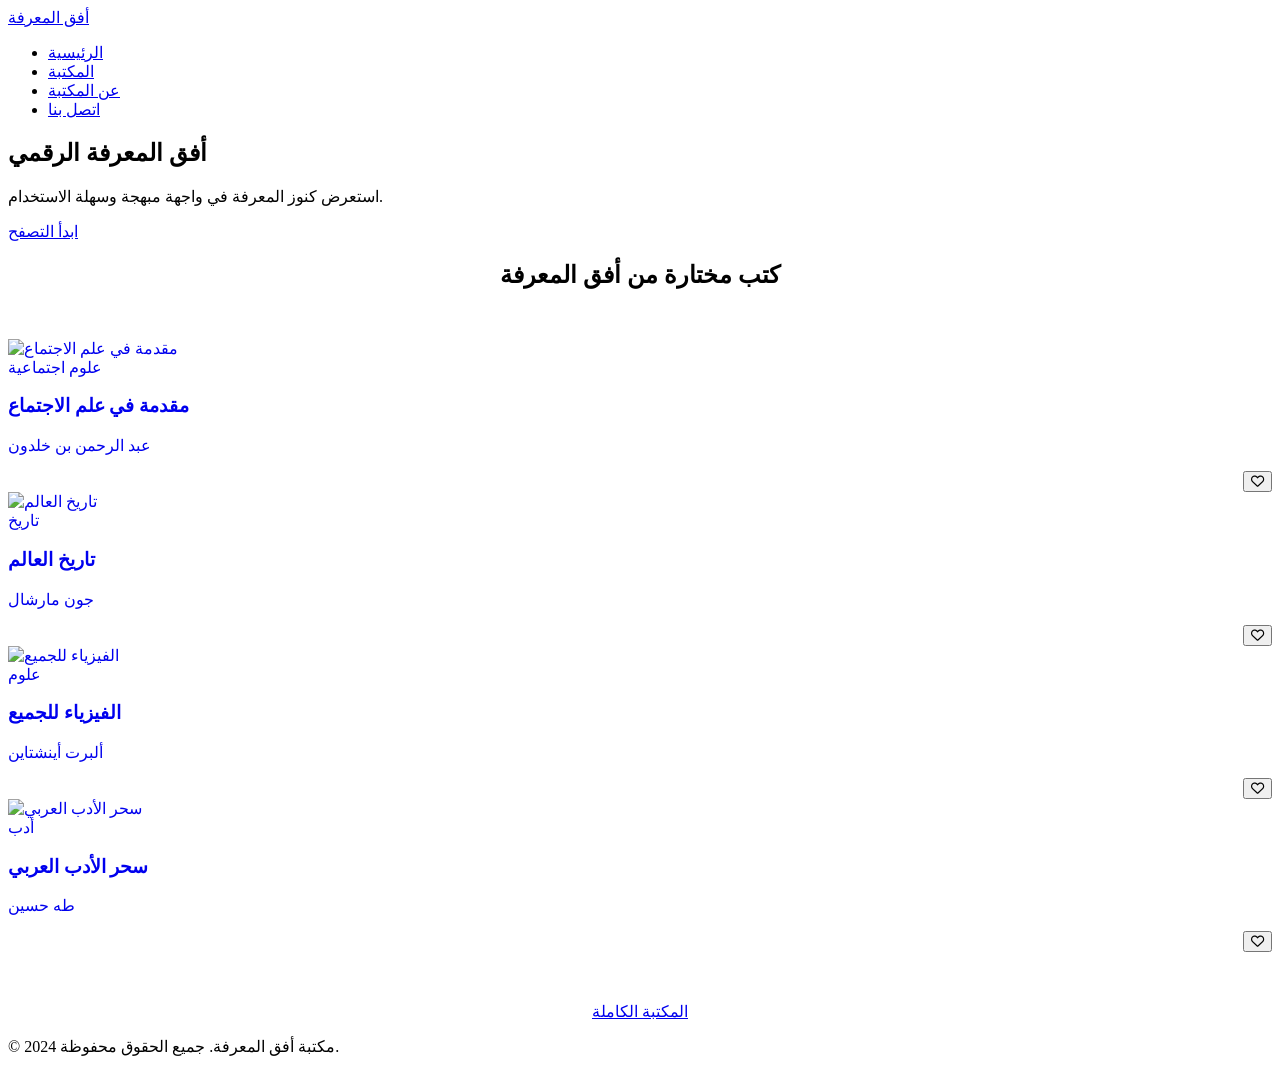
==== index.html @ 3aafe311 "Add files via upload" ====
<!DOCTYPE html>
<html lang="ar">
<head>
    <meta charset="UTF-8">
    <meta name="viewport" content="width=device-width, initial-scale=1.0">
    <title>أفق المعرفة | Knowledge Horizon</title>
    <link rel="stylesheet" href="css/style.css">
    <link rel="stylesheet" href="https://cdnjs.cloudflare.com/ajax/libs/font-awesome/6.0.0/css/all.min.css">
</head>
<body class="rtl">

    <!-- Header -->
    <header>
        <div class="container nav-container">
            <nav>
                <a href="index.html" class="brand">أفق المعرفة</a>
                <ul class="nav-links">
                    <li><a href="index.html">الرئيسية</a></li>
                    <li><a href="books.html">المكتبة</a></li>
                    <li><a href="about.html">عن المكتبة</a></li>
                    <li><a href="contact.html">اتصل بنا</a></li>
                </ul>
            </nav>
        </div>
    </header>

    <!-- Hero Section -->
    <section class="hero">
        <div class="container hero-content">
            <h1 class="reveal">أفق المعرفة الرقمي</h1>
            <p class="reveal" style="animation-delay: 0.2s">استعرض كنوز المعرفة في واجهة مبهجة وسهلة الاستخدام.</p>
            <a href="books.html" class="btn-cta reveal" style="animation-delay: 0.4s">ابدأ التصفح</a>
        </div>
    </section>

    <!-- Featured Books -->
    <section class="featured">
        <div class="container">
            <h2 style="text-align: center; margin-bottom: 50px;">كتب مختارة من أفق المعرفة</h2>
            <div id="featured-grid" class="book-grid">
                <!-- Book 1 -->
                <a href="details.html" class="book-card reveal" style="animation-delay: 0s; text-decoration: none; display: block;">
                    <img src="https://images.unsplash.com/photo-1544947950-fa07a98d237f?q=80&w=300&auto=format&fit=crop" alt="مقدمة في علم الاجتماع" class="book-img">
                    <div class="book-info">
                        <span class="book-category">علوم اجتماعية</span>
                        <h3 class="book-title">مقدمة في علم الاجتماع</h3>
                        <p class="book-author">عبد الرحمن بن خلدون</p>
                        <div class="book-actions" style="margin-top: 15px; display: flex; justify-content: flex-end;">
                            <button class="btn-fav">
                                <i class="far fa-heart"></i>
                            </button>
                        </div>
                    </div>
                </a>
                <!-- Book 2 -->
                <a href="details.html" class="book-card reveal" style="animation-delay: 0.1s; text-decoration: none; display: block;">
                    <img src="https://images.unsplash.com/photo-1512820790803-83ca734da794?q=80&w=300&auto=format&fit=crop" alt="تاريخ العالم" class="book-img">
                    <div class="book-info">
                        <span class="book-category">تاريخ</span>
                        <h3 class="book-title">تاريخ العالم</h3>
                        <p class="book-author">جون مارشال</p>
                        <div class="book-actions" style="margin-top: 15px; display: flex; justify-content: flex-end;">
                            <button class="btn-fav">
                                <i class="far fa-heart"></i>
                            </button>
                        </div>
                    </div>
                </a>
                <!-- Book 3 -->
                <a href="details.html" class="book-card reveal" style="animation-delay: 0.2s; text-decoration: none; display: block;">
                    <img src="https://images.unsplash.com/photo-1532012197267-da84d127e765?q=80&w=300&auto=format&fit=crop" alt="الفيزياء للجميع" class="book-img">
                    <div class="book-info">
                        <span class="book-category">علوم</span>
                        <h3 class="book-title">الفيزياء للجميع</h3>
                        <p class="book-author">ألبرت أينشتاين</p>
                        <div class="book-actions" style="margin-top: 15px; display: flex; justify-content: flex-end;">
                            <button class="btn-fav">
                                <i class="far fa-heart"></i>
                            </button>
                        </div>
                    </div>
                </a>
                <!-- Book 4 -->
                <a href="details.html" class="book-card reveal" style="animation-delay: 0.3s; text-decoration: none; display: block;">
                    <img src="https://images.unsplash.com/photo-1495446815901-a7297e633e8d?q=80&w=300&auto=format&fit=crop" alt="سحر الأدب العربي" class="book-img">
                    <div class="book-info">
                        <span class="book-category">أدب</span>
                        <h3 class="book-title">سحر الأدب العربي</h3>
                        <p class="book-author">طه حسين</p>
                        <div class="book-actions" style="margin-top: 15px; display: flex; justify-content: flex-end;">
                            <button class="btn-fav">
                                <i class="far fa-heart"></i>
                            </button>
                        </div>
                    </div>
                </a>
            </div>
            <div style="text-align: center; margin-top: 50px;">
                <a href="books.html" class="btn-cta">المكتبة الكاملة</a>
            </div>
        </div>
    </section>

    <!-- Footer -->
    <footer>
        <div class="container">
            <p>© 2024 مكتبة أفق المعرفة. جميع الحقوق محفوظة.</p>
        </div>
    </footer>
</body>
</html>
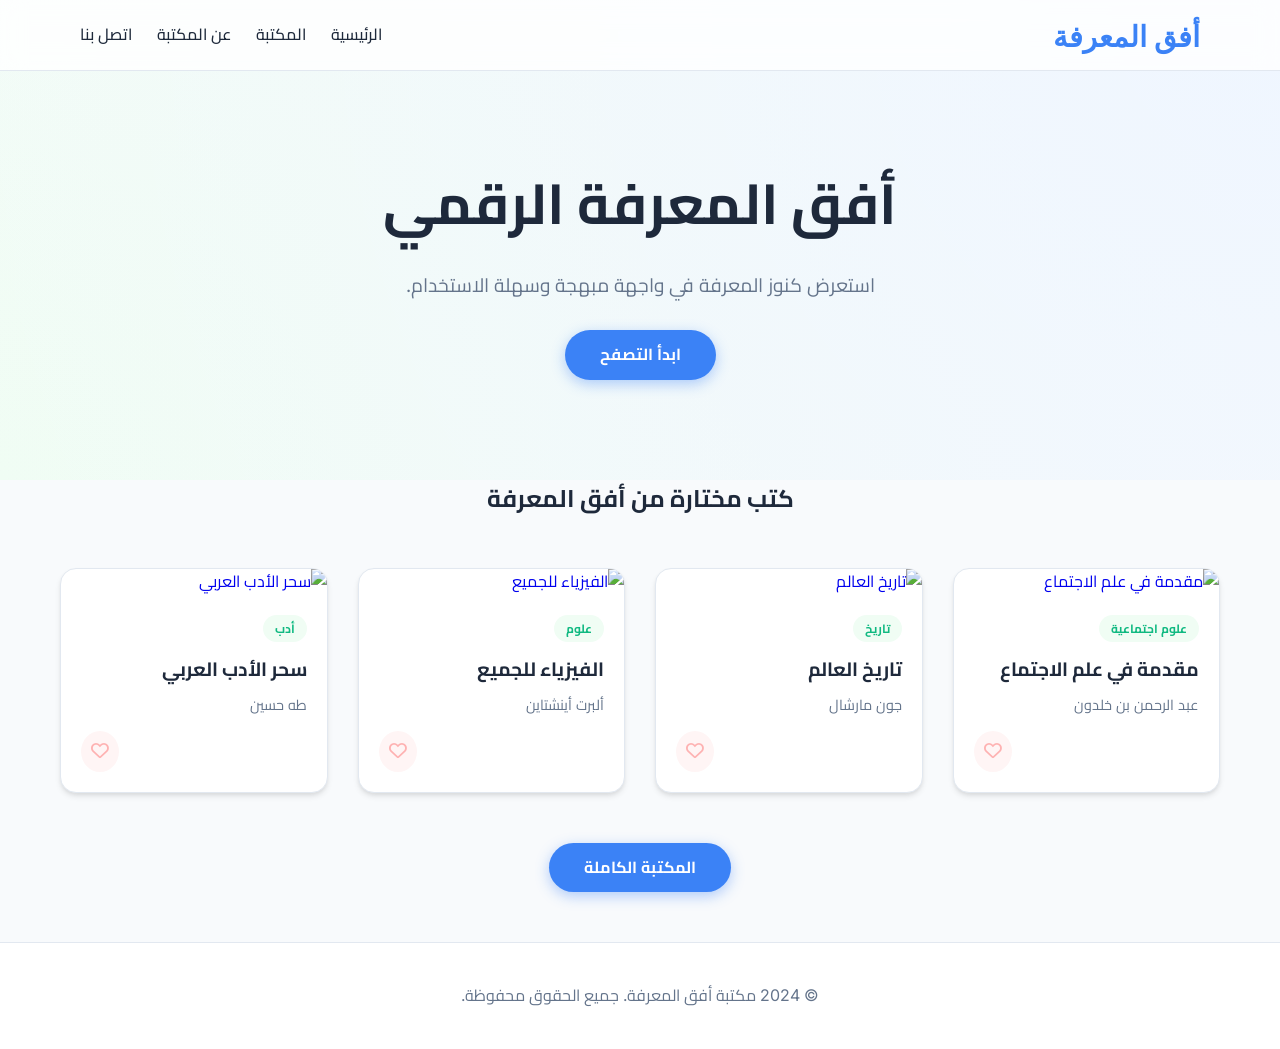
==== commit 816e2d50: "Add files via upload" ====
--- a/index.html
+++ b/index.html
@@ -4,7 +4,7 @@
     <meta charset="UTF-8">
     <meta name="viewport" content="width=device-width, initial-scale=1.0">
     <title>أفق المعرفة | Knowledge Horizon</title>
-    <link rel="stylesheet" href="css/style.css">
+    <link rel="stylesheet" href="style.css">
     <link rel="stylesheet" href="https://cdnjs.cloudflare.com/ajax/libs/font-awesome/6.0.0/css/all.min.css">
 </head>
 <body class="rtl">
--- a/style.css
+++ b/style.css
@@ -0,0 +1,342 @@
+@import url('https://fonts.googleapis.com/css2?family=Cairo:wght@300;400;700&family=Inter:wght@300;400;700&family=Playfair+Display:wght@700&display=swap');
+
+:root {
+    --bg-color: #f8fafc;
+    --surface-color: #ffffff;
+    --accent-color: #3b82f6; /* Cheerful Blue */
+    --secondary-color: #10b981; /* Cheerful Green */
+    --text-primary: #1e293b;
+    --text-secondary: #64748b;
+    --border-color: #e2e8f0;
+    --transition: all 0.3s cubic-bezier(0.4, 0, 0.2, 1);
+    --shadow: 0 4px 6px -1px rgba(0, 0, 0, 0.1), 0 2px 4px -1px rgba(0, 0, 0, 0.06);
+    --shadow-hover: 0 20px 25px -5px rgba(0, 0, 0, 0.1), 0 10px 10px -5px rgba(0, 0, 0, 0.04);
+}
+
+* {
+    margin: 0;
+    padding: 0;
+    box-sizing: border-box;
+}
+
+body {
+    background-color: var(--bg-color);
+    color: var(--text-primary);
+    font-family: 'Inter', 'Cairo', sans-serif;
+    line-height: 1.6;
+    overflow-x: hidden;
+}
+
+body.rtl {
+    direction: rtl;
+}
+
+/* Header */
+header {
+    position: fixed;
+    top: 0;
+    width: 100%;
+    background: rgba(255, 255, 255, 0.8);
+    backdrop-filter: blur(12px);
+    z-index: 1000;
+    border-bottom: 1px solid var(--border-color);
+}
+
+nav {
+    display: flex;
+    justify-content: space-between;
+    align-items: center;
+    height: 70px;
+    max-width: 1200px;
+    margin: 0 auto;
+    padding: 0 20px;
+}
+
+.brand {
+    font-family: 'Playfair Display', serif;
+    font-size: 1.8rem;
+    font-weight: 700;
+    color: var(--accent-color);
+    text-decoration: none;
+}
+
+.nav-links {
+    list-style: none;
+    display: flex;
+    gap: 25px;
+}
+
+.nav-links a {
+    text-decoration: none;
+    color: var(--text-primary);
+    font-weight: 500;
+    transition: var(--transition);
+}
+
+.nav-links a:hover {
+    color: var(--accent-color);
+}
+
+.btn-lang {
+    background: #eff6ff;
+    border: 1px solid var(--accent-color);
+    color: var(--accent-color);
+    padding: 6px 15px;
+    border-radius: 20px;
+    cursor: pointer;
+    font-weight: 600;
+    transition: var(--transition);
+}
+
+.btn-lang:hover {
+    background: var(--accent-color);
+    color: white;
+}
+
+/* Hero */
+.hero {
+    padding: 160px 0 100px;
+    text-align: center;
+    background: radial-gradient(circle at top right, #eff6ff, transparent), radial-gradient(circle at bottom left, #f0fdf4, transparent);
+}
+
+.hero h1 {
+    font-size: 3.5rem;
+    margin-bottom: 20px;
+    color: var(--text-primary);
+}
+
+.hero p {
+    font-size: 1.2rem;
+    color: var(--text-secondary);
+    max-width: 600px;
+    margin: 0 auto 30px;
+}
+
+/* Buttons */
+.btn-cta {
+    display: inline-block;
+    padding: 12px 35px;
+    background: var(--accent-color);
+    color: white;
+    text-decoration: none;
+    font-weight: 700;
+    border-radius: 30px;
+    box-shadow: 0 4px 14px 0 rgba(59, 130, 246, 0.39);
+    transition: var(--transition);
+}
+
+.btn-cta:hover {
+    transform: translateY(-2px);
+    box-shadow: 0 6px 20px rgba(59, 130, 246, 0.23);
+}
+
+/* Book Grid & Cards */
+.container {
+    max-width: 1200px;
+    margin: 0 auto;
+    padding: 0 20px;
+}
+
+.book-grid {
+    display: grid;
+    grid-template-columns: repeat(auto-fill, minmax(260px, 1fr));
+    gap: 30px;
+}
+
+.book-card {
+    background: var(--surface-color);
+    border-radius: 16px;
+    overflow: hidden;
+    transition: var(--transition);
+    border: 1px solid var(--border-color);
+    box-shadow: var(--shadow);
+    cursor: pointer;
+}
+
+.book-card:hover {
+    transform: translateY(-8px);
+    box-shadow: var(--shadow-hover);
+}
+
+.book-img {
+    height: 320px;
+    width: 100%;
+    object-fit: cover;
+}
+
+.book-info {
+    padding: 20px;
+}
+
+.book-category {
+    font-size: 0.75rem;
+    color: var(--secondary-color);
+    background: #f0fdf4;
+    padding: 4px 12px;
+    border-radius: 20px;
+    display: inline-block;
+    margin-bottom: 12px;
+    font-weight: 700;
+}
+
+.book-title {
+    font-size: 1.2rem;
+    margin-bottom: 8px;
+    color: var(--text-primary);
+}
+
+.book-author {
+    color: var(--text-secondary);
+    font-size: 0.9rem;
+}
+
+/* Favorites Heart Icon */
+.btn-fav {
+    background: #fff5f5;
+    border: none;
+    color: #feb2b2;
+    padding: 10px;
+    border-radius: 50%;
+    cursor: pointer;
+    transition: var(--transition);
+    font-size: 1.1rem;
+}
+
+.btn-fav.active {
+    background: #fff5f5;
+    color: #f87171;
+}
+
+/* Search Bar */
+.search-container {
+    margin-bottom: 40px;
+}
+
+.search-input {
+    width: 100%;
+    max-width: 500px;
+    padding: 14px 25px;
+    background: white;
+    border: 1px solid var(--border-color);
+    border-radius: 50px;
+    font-size: 1rem;
+    outline: none;
+    box-shadow: var(--shadow);
+}
+
+}
+
+/* Category Filters */
+.filters {
+    display: flex;
+    justify-content: center;
+    gap: 20px;
+    margin-bottom: 40px;
+    flex-wrap: wrap;
+}
+
+.filter-btn {
+    background: white;
+    border: 2px solid var(--border-color);
+    color: var(--text-primary);
+    padding: 12px 30px;
+    border-radius: 50px;
+    cursor: pointer;
+    font-weight: 700;
+    font-size: 1.1rem;
+    transition: var(--transition);
+    box-shadow: var(--shadow);
+}
+
+.filter-btn.active, .filter-btn:hover {
+    background: var(--accent-color);
+    color: white;
+    border-color: var(--accent-color);
+    transform: scale(1.05);
+    box-shadow: 0 10px 15px rgba(59, 130, 246, 0.2);
+}
+
+/* Book Details Page Specific */
+.details-container {
+    display: grid;
+    grid-template-columns: 1fr 2fr;
+    gap: 50px;
+    margin-top: 50px;
+}
+
+.details-img {
+    width: 100%;
+    border-radius: 20px;
+    box-shadow: var(--shadow-hover);
+}
+
+.details-content h1 {
+    font-size: 2.5rem;
+    margin-bottom: 10px;
+}
+
+.details-meta {
+    display: flex;
+    gap: 20px;
+    margin-bottom: 30px;
+}
+
+.details-section {
+    margin-bottom: 40px;
+}
+
+.details-section h3 {
+    color: var(--accent-color);
+    margin-bottom: 15px;
+}
+
+.btn-group {
+    display: flex;
+    gap: 15px;
+}
+
+.btn-download {
+    background: var(--secondary-color);
+    color: white;
+    padding: 12px 30px;
+    border-radius: 30px;
+    text-decoration: none;
+    font-weight: bold;
+    display: inline-flex;
+    align-items: center;
+    gap: 10px;
+}
+
+/* Toast */
+.toast {
+    position: fixed;
+    bottom: 30px;
+    left: 50%;
+    transform: translateX(-50%);
+    background: var(--text-primary);
+    color: white;
+    padding: 12px 30px;
+    border-radius: 50px;
+    z-index: 2000;
+}
+
+/* Footer */
+footer {
+    padding: 40px 0;
+    text-align: center;
+    border-top: 1px solid var(--border-color);
+    color: var(--text-secondary);
+    background: white;
+    margin-top: 50px;
+}
+
+/* Animations */
+@keyframes fadeInUp {
+    from { opacity: 0; transform: translateY(20px); }
+    to { opacity: 1; transform: translateY(0); }
+}
+
+.reveal {
+    animation: fadeInUp 0.6s ease forwards;
+}
